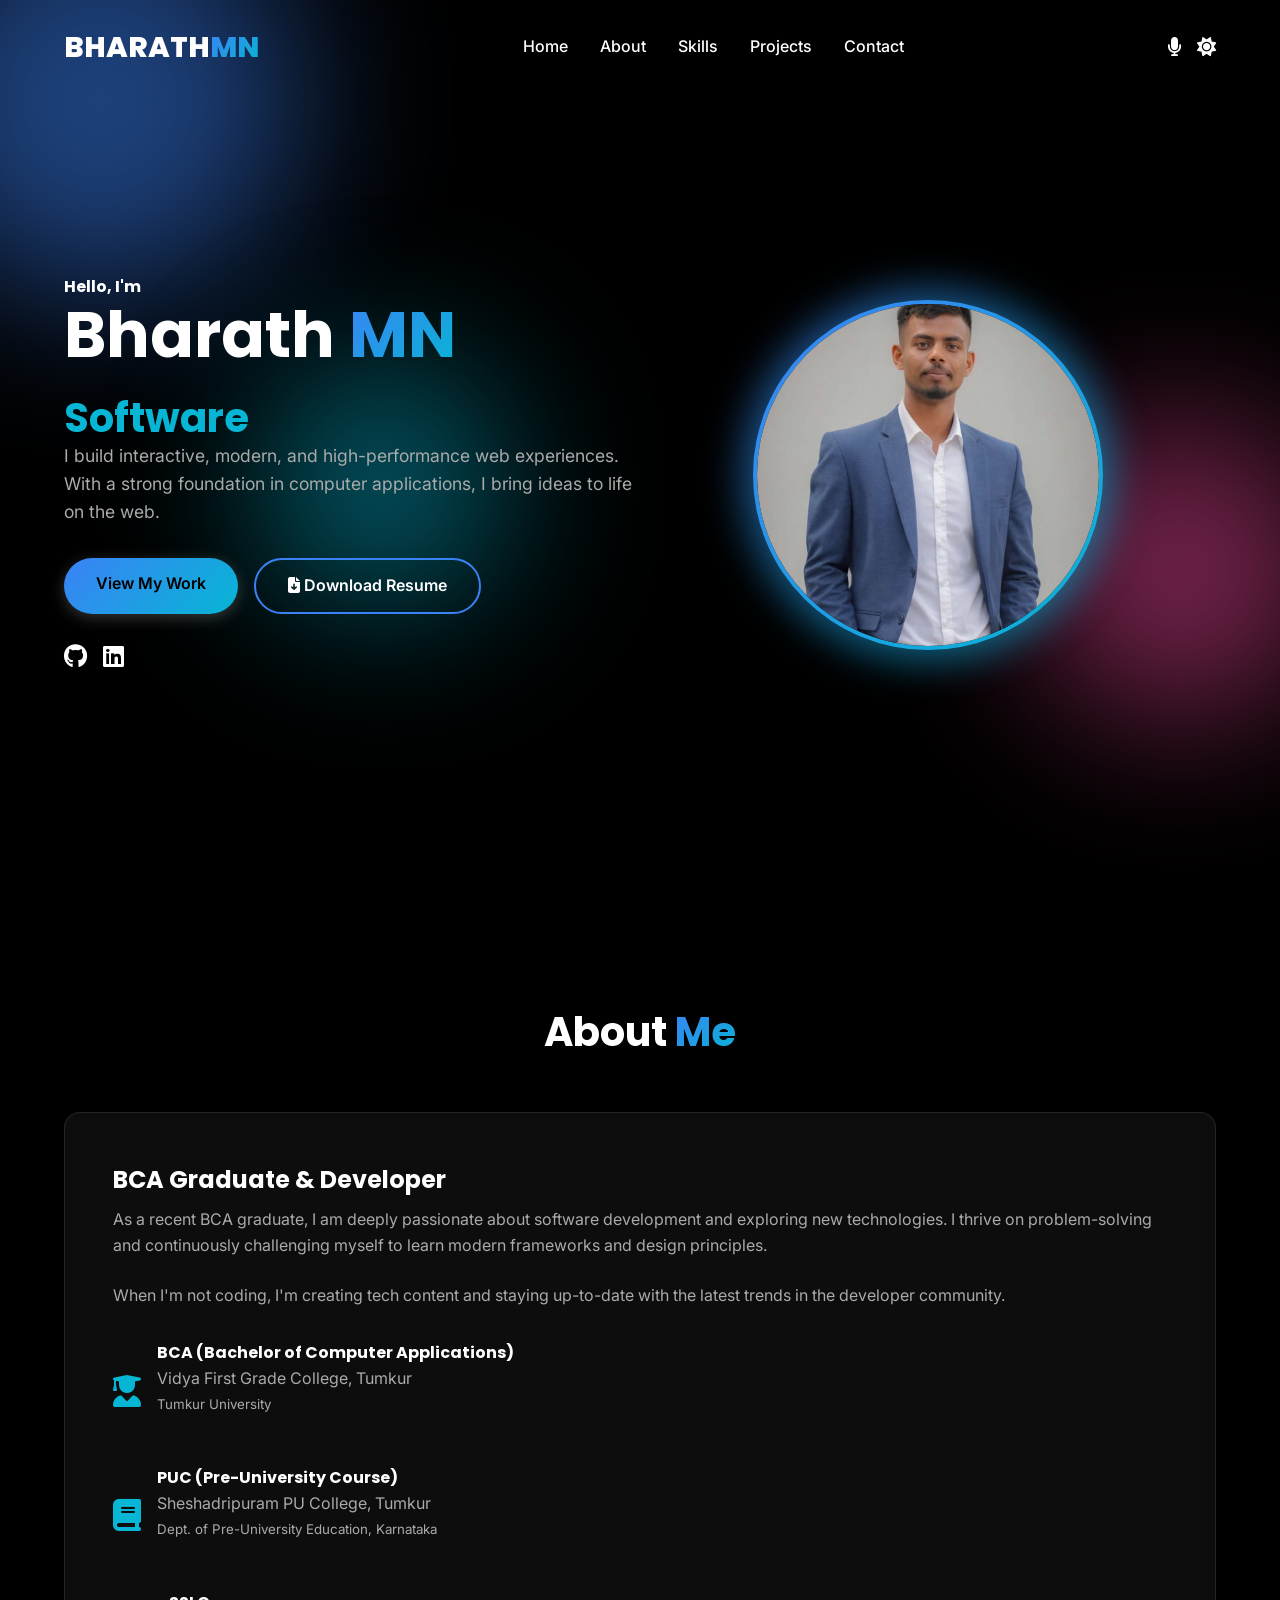
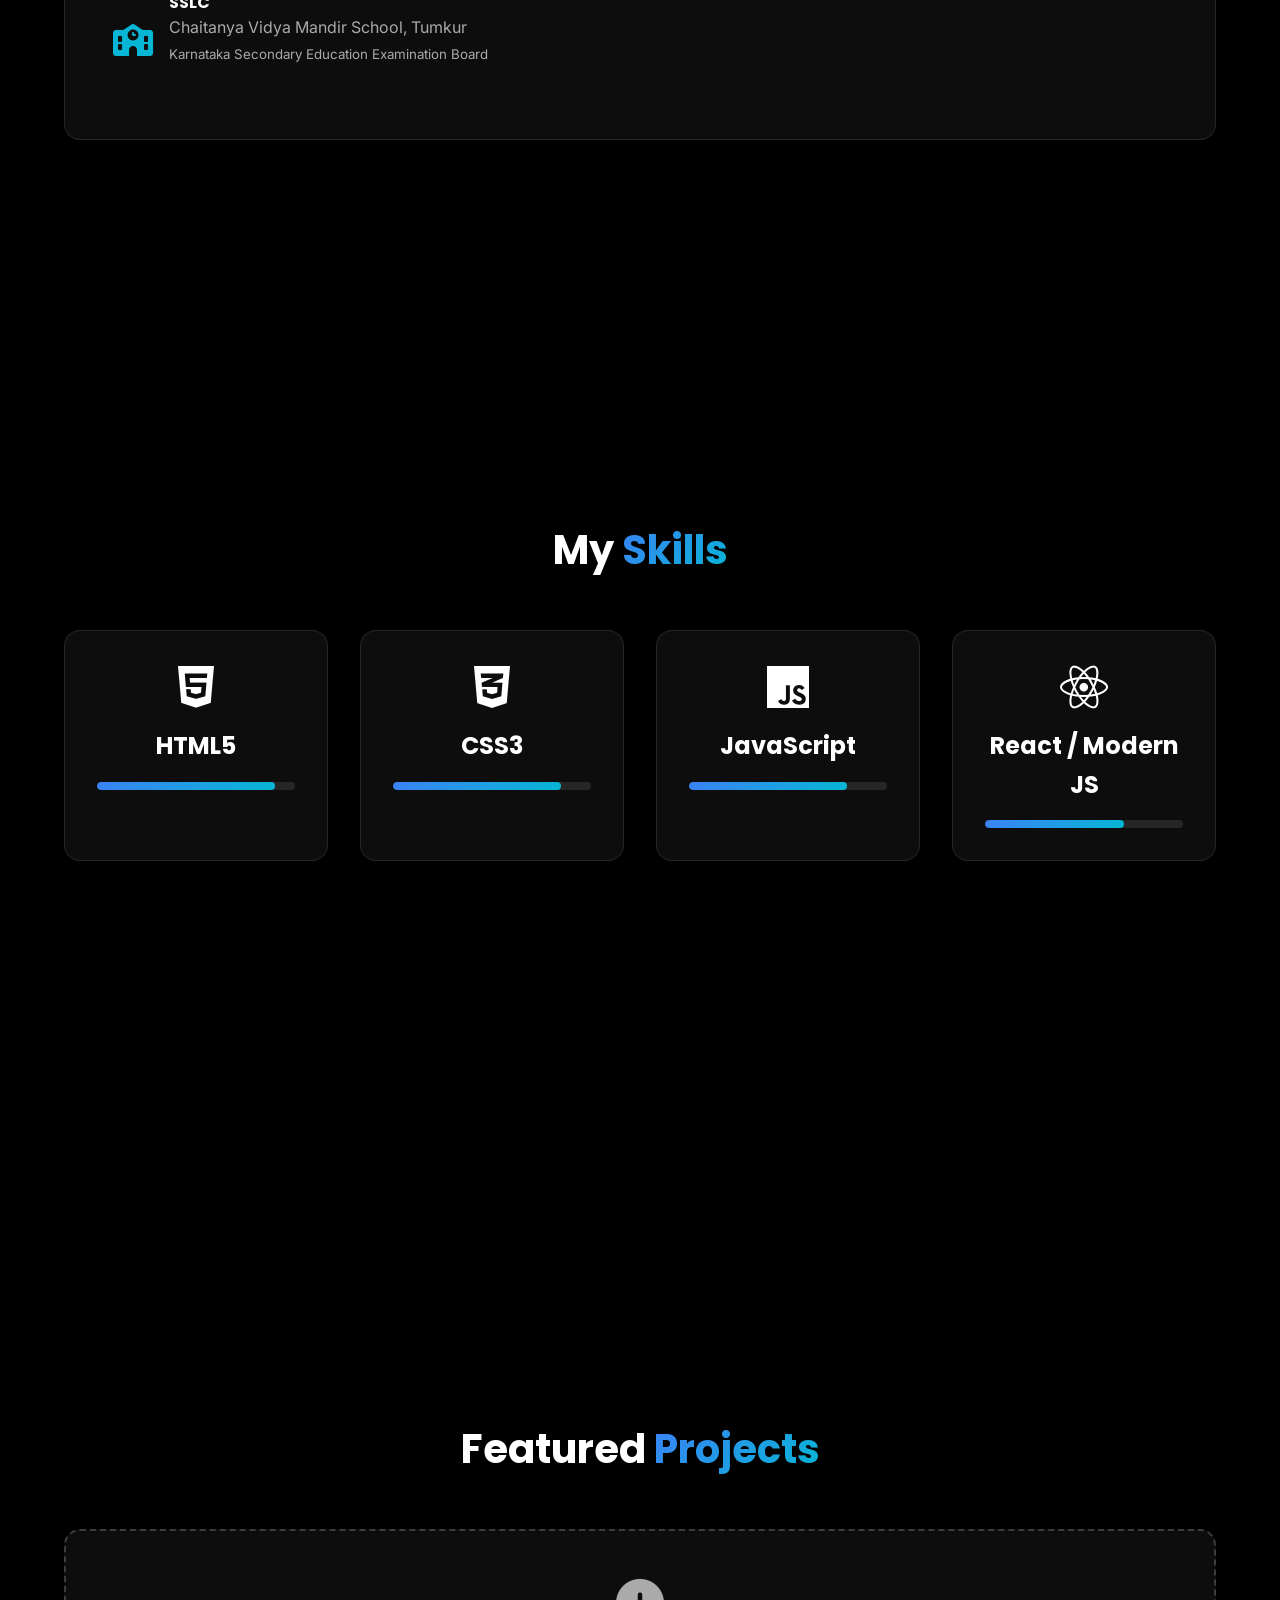
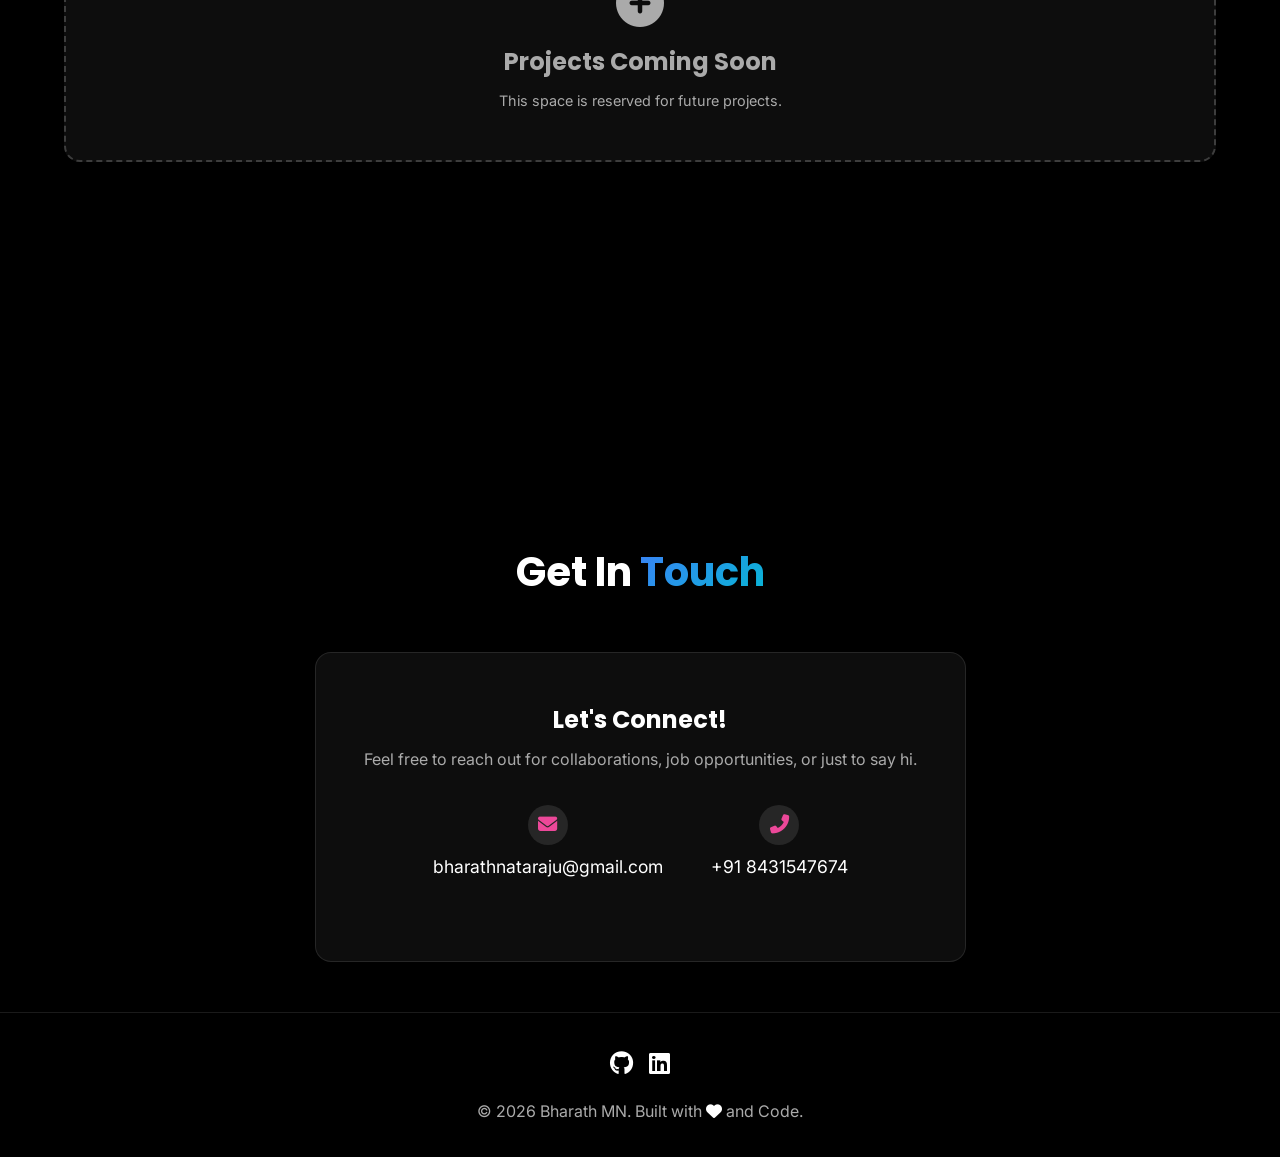
==== index.html @ 6382fd5d "Add files via upload" ====
<!DOCTYPE html>
<html lang="en">

<head>
    <meta charset="UTF-8">
    <meta name="viewport" content="width=device-width, initial-scale=1.0">
    <title>Bharath MN | Portfolio</title>
    <link rel="stylesheet" href="styles.css">
    <!-- Google Fonts: Poppins & Inter -->
    <link rel="preconnect" href="https://fonts.googleapis.com">
    <link rel="preconnect" href="https://fonts.gstatic.com" crossorigin>
    <link
        href="https://fonts.googleapis.com/css2?family=Inter:wght@300;400;500;600&family=Poppins:wght@400;600;700;800&display=swap"
        rel="stylesheet">
    <!-- FontAwesome Icons -->
    <link rel="stylesheet" href="https://cdnjs.cloudflare.com/ajax/libs/font-awesome/6.4.0/css/all.min.css">
</head>

<body>
    <!-- Background Animation Elements -->
    <div class="bg-shape shape-1"></div>
    <div class="bg-shape shape-2"></div>
    <div class="bg-shape shape-3"></div>

    <!-- Navigation -->
    <nav class="navbar">
        <div class="logo">BHARATH<span>MN</span></div>
        <ul class="nav-links">
            <li><a href="#home">Home</a></li>
            <li><a href="#about">About</a></li>
            <li><a href="#skills">Skills</a></li>
            <li><a href="#projects">Projects</a></li>
            <li><a href="#contact">Contact</a></li>
        </ul>
        <div class="nav-controls" style="display: flex; align-items: center; gap: 1rem;">
            <div class="voice-toggle" id="voice-toggle" style="cursor: pointer; font-size: 1.2rem; transition: all 0.3s;" title="Voice Commands">
                <i class="fas fa-microphone"></i>
            </div>
            <div class="theme-toggle" id="theme-toggle" style="cursor: pointer; font-size: 1.2rem; transition: all 0.3s;" title="Toggle Theme">
                <i class="fas fa-sun"></i>
            </div>
            <div class="hamburger">
                <i class="fas fa-bars"></i>
            </div>
        </div>
    </nav>

    <!-- Hero Section -->
    <section id="home" class="hero">
        <div class="hero-content reveal">
            <h4>Hello, I'm</h4>
            <h1>Bharath <span>MN</span></h1>
            <h2 class="typing-text">Software Developer & Tech Enthusiast</h2>
            <p>I build interactive, modern, and high-performance web experiences. With a strong foundation in computer
                applications, I bring ideas to life on the web.</p>
            <div class="hero-buttons">
                <a href="#projects" class="btn btn-primary">View My Work</a>
                <a href="Bharath_MN_Resume_Updated (1).pdf" class="btn btn-secondary" target="_blank">
                    <i class="fas fa-file-download"></i> Download Resume
                </a>
            </div>
            <div class="social-links" style="margin-top: 1.5rem;">
                <a href="https://github.com/bharathnataraju-ship-it" target="_blank" aria-label="GitHub"><i class="fab fa-github"></i></a>
                <a href="https://www.linkedin.com/in/bharath-m-n-846318335" target="_blank" aria-label="LinkedIn"><i class="fab fa-linkedin"></i></a>
            </div>
        </div>
        <div class="hero-image reveal fade-right">
            <div class="img-container">
                <img src="72743.jpg.jpeg" alt="Bharath MN Portrait">
                <div class="img-glow"></div>
            </div>
        </div>
    </section>

    <!-- About Section -->
    <section id="about" class="about">
        <h2 class="section-title reveal">About <span>Me</span></h2>
        <div class="about-container reveal fade-up">
            <div class="about-text">
                <h3>BCA Graduate & Developer</h3>
                <p>As a recent BCA graduate, I am deeply passionate about software development and exploring new
                    technologies. I thrive on problem-solving and continuously challenging myself to learn modern
                    frameworks and design principles.</p>
                <p>When I'm not coding, I'm creating tech content and staying up-to-date with the latest trends in the
                    developer community.</p>

                <div class="info-grid" style="grid-template-columns: 1fr;">
                    <div class="info-item">
                        <i class="fas fa-user-graduate"></i>
                        <div>
                            <h4>BCA (Bachelor of Computer Applications)</h4>
                            <p>Vidya First Grade College, Tumkur<br><small style="color: var(--text-secondary);">Tumkur University</small></p>
                        </div>
                    </div>
                    <div class="info-item">
                        <i class="fas fa-book"></i>
                        <div>
                            <h4>PUC (Pre-University Course)</h4>
                            <p>Sheshadripuram PU College, Tumkur<br><small style="color: var(--text-secondary);">Dept. of Pre-University Education, Karnataka</small></p>
                        </div>
                    </div>
                    <div class="info-item">
                        <i class="fas fa-school"></i>
                        <div>
                            <h4>SSLC</h4>
                            <p>Chaitanya Vidya Mandir School, Tumkur<br><small style="color: var(--text-secondary);">Karnataka Secondary Education Examination Board</small></p>
                        </div>
                    </div>
                </div>
            </div>
        </div>
    </section>

    <!-- Skills Section -->
    <section id="skills" class="skills">
        <h2 class="section-title reveal">My <span>Skills</span></h2>
        <div class="skills-container">
            <div class="skill-card reveal fade-up" style="transition-delay: 0.1s;">
                <i class="fab fa-html5 skill-icon" style="color: #ffffff;"></i>
                <h3>HTML5</h3>
                <div class="progress-bar">
                    <div class="progress" style="width: 90%;"></div>
                </div>
            </div>
            <div class="skill-card reveal fade-up" style="transition-delay: 0.2s;">
                <i class="fab fa-css3-alt skill-icon" style="color: #ffffff;"></i>
                <h3>CSS3</h3>
                <div class="progress-bar">
                    <div class="progress" style="width: 85%;"></div>
                </div>
            </div>
            <div class="skill-card reveal fade-up" style="transition-delay: 0.3s;">
                <i class="fab fa-js skill-icon" style="color: #ffffff;"></i>
                <h3>JavaScript</h3>
                <div class="progress-bar">
                    <div class="progress" style="width: 80%;"></div>
                </div>
            </div>
            <div class="skill-card reveal fade-up" style="transition-delay: 0.4s;">
                <i class="fab fa-react skill-icon" style="color: #ffffff;"></i>
                <h3>React / Modern JS</h3>
                <div class="progress-bar">
                    <div class="progress" style="width: 70%;"></div>
                </div>
            </div>
        </div>
    </section>

    <!-- Projects Section -->
    <section id="projects" class="projects">
        <h2 class="section-title reveal">Featured <span>Projects</span></h2>
        <div class="projects-grid">
            <!-- Empty Project Template -->
            <div class="project-card reveal fade-up" style="transition-delay: 0.1s; display: flex; flex-direction: column; align-items: center; justify-content: center; padding: 3rem; text-align: center; border: 2px dashed rgba(255, 255, 255, 0.2);">
                <i class="fas fa-plus-circle" style="font-size: 3rem; color: var(--text-secondary); margin-bottom: 1rem;"></i>
                <h3 style="color: var(--text-secondary);">Projects Coming Soon</h3>
                <p style="color: var(--text-secondary); font-size: 0.9rem;">This space is reserved for future projects.</p>
            </div>
        </div>
    </section>

    <!-- Contact Section -->
    <section id="contact" class="contact" style="min-height: auto; padding-bottom: 50px;">
        <h2 class="section-title reveal">Get In <span>Touch</span></h2>
        <div class="contact-container reveal fade-up" style="display: flex; justify-content: center; max-width: 800px; margin: 0 auto; grid-template-columns: 1fr;">
            <div class="contact-info" style="text-align: center;">
                <h3>Let's Connect!</h3>
                <p>Feel free to reach out for collaborations, job opportunities, or just to say hi.</p>
                <div class="contact-methods" style="flex-direction: row; justify-content: center; gap: 3rem; flex-wrap: wrap;">
                    <div class="method" style="flex-direction: column; gap: 0.5rem;">
                        <i class="fas fa-envelope"></i>
                        <a href="mailto:bharathnataraju@gmail.com" style="color: var(--text-primary); text-decoration: none; font-size: 1.1rem; transition: var(--transition);">bharathnataraju@gmail.com</a>
                    </div>
                    <div class="method" style="flex-direction: column; gap: 0.5rem;">
                        <i class="fas fa-phone-alt"></i>
                        <a href="tel:+918431547674" style="color: var(--text-primary); text-decoration: none; font-size: 1.1rem; transition: var(--transition);">+91 8431547674</a>
                    </div>
                </div>
            </div>
        </div>
    </section>

    <footer>
        <div class="social-links" style="justify-content: center; margin-bottom: 1rem;">
            <a href="https://github.com/bharathnataraju-ship-it" target="_blank" aria-label="GitHub"><i class="fab fa-github"></i></a>
            <a href="https://www.linkedin.com/in/bharath-m-n-846318335" target="_blank" aria-label="LinkedIn"><i class="fab fa-linkedin"></i></a>
        </div>
        <p>&copy; 2026 Bharath MN. Built with <i class="fas fa-heart" style="color: #ffffff;"></i> and Code.</p>
    </footer>

    <script src="script.js"></script>
</body>

</html>
---- styles.css ----
:root {
    /* Core Colors (Dark Mode Default) */
    --bg-dark: #000000;
    --bg-card: rgba(255, 255, 255, 0.05);
    --text-primary: #ffffff;
    --text-secondary: #aaaaaa;
    --bg-nav: rgba(0, 0, 0, 0.8);
    
    /* Vibrant Accents */
    --accent-1: #3b82f6; /* Blue */
    --accent-2: #ec4899; /* Pink */
    --accent-3: #06b6d4; /* Cyan */
    
    /* --gradient-primary: linear-gradient(135deg, var(--accent-1), var(--accent-3));
    --gradient-glow: linear-gradient(135deg, var(--accent-1), var(--accent-2)); */
    --gradient-primary: linear-gradient(135deg, var(--accent-1), var(--accent-3));
    --gradient-glow: linear-gradient(135deg, var(--accent-1), var(--accent-2));
    
    /* Typography */
    --font-heading: 'Poppins', sans-serif;
    --font-body: 'Inter', sans-serif;
    
    /* UI Variables */
    --border-radius: 16px;
    --glass-border: 1px solid rgba(255, 255, 255, 0.1);
    --glass-shadow: 0 8px 32px 0 rgba(0, 0, 0, 0.37);
    --transition: all 0.3s cubic-bezier(0.25, 0.8, 0.25, 1);
}

* {
    margin: 0;
    padding: 0;
    box-sizing: border-box;
}

html {
    scroll-behavior: smooth;
}

body {
    background-color: var(--bg-dark);
    color: var(--text-primary);
    font-family: var(--font-body);
    line-height: 1.6;
    overflow-x: hidden;
    position: relative;
}

/* Background Animated Shapes */
.bg-shape {
    position: fixed;
    border-radius: 50%;
    filter: blur(80px);
    z-index: -1;
    animation: float 15s infinite alternate;
    opacity: 0.5;
}

.shape-1 {
    width: 400px;
    height: 400px;
    background: var(--accent-1);
    top: -100px;
    left: -100px;
}

.shape-2 {
    width: 300px;
    height: 300px;
    background: var(--accent-2);
    bottom: 20%;
    right: -50px;
    animation-delay: -5s;
}

.shape-3 {
    width: 250px;
    height: 250px;
    background: var(--accent-3);
    top: 40%;
    left: 20%;
    animation-delay: -10s;
}

@keyframes float {
    0% { transform: translate(0, 0) scale(1); }
    100% { transform: translate(50px, 50px) scale(1.2); }
}

/* Typography */
h1, h2, h3, h4 {
    font-family: var(--font-heading);
    font-weight: 700;
}

h1 { font-size: 4rem; line-height: 1.1; margin-bottom: 1rem; }
h2 { font-size: 2.5rem; margin-bottom: 1.5rem; }
h3 { font-size: 1.5rem; margin-bottom: 0.5rem; }

span {
    background: var(--gradient-primary);
    -webkit-background-clip: text;
    -webkit-text-fill-color: transparent;
}

/* Navigation */
.navbar {
    position: fixed;
    top: 0;
    width: 100%;
    display: flex;
    justify-content: space-between;
    align-items: center;
    padding: 1.5rem 5%;
    z-index: 1000;
    transition: var(--transition);
}

.navbar.scrolled {
    background: var(--bg-nav);
    backdrop-filter: blur(10px);
    border-bottom: var(--glass-border);
    padding: 1rem 5%;
}

.logo {
    font-family: var(--font-heading);
    font-size: 1.8rem;
    font-weight: 800;
    color: var(--text-primary);
}

.nav-links {
    display: flex;
    list-style: none;
    gap: 2rem;
}

.nav-links a {
    color: var(--text-primary);
    text-decoration: none;
    font-weight: 500;
    transition: var(--transition);
    position: relative;
}

.nav-links a::after {
    content: '';
    position: absolute;
    bottom: -5px;
    left: 0;
    width: 0;
    height: 2px;
    background: var(--gradient-primary);
    transition: var(--transition);
}

.nav-links a:hover::after {
    width: 100%;
}

.hamburger {
    display: none;
    font-size: 1.5rem;
    cursor: pointer;
}

/* Common Layout */
section {
    padding: 100px 5%;
    min-height: 100vh;
    display: flex;
    flex-direction: column;
    justify-content: center;
}

.section-title {
    text-align: center;
    margin-bottom: 3rem;
}

/* Buttons */
.btn {
    display: inline-block;
    padding: 0.8rem 2rem;
    border-radius: 30px;
    text-decoration: none;
    font-weight: 600;
    transition: var(--transition);
    cursor: pointer;
    border: none;
}

.btn-primary {
    background: var(--gradient-primary);
    color: #000000;
    box-shadow: 0 4px 15px rgba(255, 255, 255, 0.2);
}

.btn-primary:hover {
    transform: translateY(-3px);
    box-shadow: 0 8px 25px rgba(255, 255, 255, 0.4);
}

.btn-secondary {
    background: transparent;
    color: var(--text-primary);
    border: 2px solid var(--accent-1);
}

.btn-secondary:hover {
    background: rgba(255, 255, 255, 0.1);
    transform: translateY(-3px);
}

.btn-small {
    padding: 0.5rem 1.2rem;
    font-size: 0.9rem;
}

/* Hero Section */
.hero {
    display: flex;
    flex-direction: row;
    align-items: center;
    justify-content: space-between;
    padding-top: 150px;
}

.hero-content {
    flex: 1;
    max-width: 600px;
}

.hero-content p {
    color: var(--text-secondary);
    margin-bottom: 2rem;
    font-size: 1.1rem;
}

.hero-buttons {
    display: flex;
    gap: 1rem;
}

.typing-text {
    height: 40px; /* Prevent layout shift */
    margin-bottom: 1rem;
    color: var(--accent-3);
}

.hero-image {
    flex: 1;
    display: flex;
    justify-content: center;
    align-items: center;
}

.img-container {
    position: relative;
    width: 350px;
    height: 350px;
    border-radius: 50%;
    z-index: 1;
}

.img-container img {
    width: 100%;
    height: 100%;
    object-fit: cover;
    border-radius: 50%;
    border: 4px solid transparent;
    background: linear-gradient(var(--bg-dark), var(--bg-dark)) padding-box, var(--gradient-primary) border-box;
    z-index: 2;
    position: relative;
}

.img-glow {
    position: absolute;
    top: -10px;
    left: -10px;
    right: -10px;
    bottom: -10px;
    background: var(--gradient-primary);
    border-radius: 50%;
    z-index: 0;
    filter: blur(20px);
    opacity: 0.6;
    animation: pulseGlow 3s infinite alternate;
}

@keyframes pulseGlow {
    0% { transform: scale(0.95); opacity: 0.5; }
    100% { transform: scale(1.05); opacity: 0.8; }
}

/* About Section */
.about-container {
    background: var(--bg-card);
    backdrop-filter: blur(10px);
    border: var(--glass-border);
    border-radius: var(--border-radius);
    padding: 3rem;
    box-shadow: var(--glass-shadow);
}

.about-text p {
    color: var(--text-secondary);
    margin-bottom: 1.5rem;
}

.info-grid {
    display: grid;
    grid-template-columns: 1fr 1fr;
    gap: 1.5rem;
    margin-top: 2rem;
}

.info-item {
    display: flex;
    align-items: center;
    gap: 1rem;
}

.info-item i {
    font-size: 2rem;
    color: var(--accent-3);
}

/* Skills Section */
.skills-container {
    display: grid;
    grid-template-columns: repeat(auto-fit, minmax(250px, 1fr));
    gap: 2rem;
}

.skill-card {
    background: var(--bg-card);
    backdrop-filter: blur(10px);
    border: var(--glass-border);
    border-radius: var(--border-radius);
    padding: 2rem;
    text-align: center;
    transition: var(--transition);
}

.skill-card:hover {
    transform: translateY(-10px);
    box-shadow: 0 10px 30px rgba(255, 255, 255, 0.1);
}

.skill-icon {
    font-size: 3rem;
    margin-bottom: 1rem;
}

.progress-bar {
    width: 100%;
    height: 8px;
    background: rgba(255, 255, 255, 0.1);
    border-radius: 4px;
    margin-top: 1rem;
    overflow: hidden;
}

.progress {
    height: 100%;
    background: var(--gradient-primary);
    border-radius: 4px;
    transform: translateX(-100%);
    transition: transform 1.5s cubic-bezier(0.25, 0.8, 0.25, 1);
}

.skill-card.visible .progress {
    transform: translateX(0);
}

/* Projects Section */
.projects-grid {
    display: grid;
    grid-template-columns: repeat(auto-fit, minmax(300px, 1fr));
    gap: 2rem;
}

.project-card {
    background: var(--bg-card);
    backdrop-filter: blur(10px);
    border: var(--glass-border);
    border-radius: var(--border-radius);
    overflow: hidden;
    transition: var(--transition);
}

.project-card:hover {
    transform: translateY(-10px);
    box-shadow: var(--glass-shadow);
}

.placeholder-img {
    height: 200px;
    background: linear-gradient(45deg, #111111, #333333);
    display: flex;
    flex-direction: column;
    justify-content: center;
    align-items: center;
    color: white;
    font-size: 3rem;
}

.placeholder-img span {
    font-size: 1rem;
    margin-top: 0.5rem;
    color: rgba(255, 255, 255, 0.8);
    background: none;
    -webkit-text-fill-color: rgba(255,255,255,0.8);
}

.project-info {
    padding: 1.5rem;
}

.project-info p {
    color: var(--text-secondary);
    margin-bottom: 1rem;
    font-size: 0.9rem;
}

.tech-tags {
    display: flex;
    gap: 0.5rem;
    margin-bottom: 1.5rem;
    flex-wrap: wrap;
}

.tech-tags span {
    background: rgba(255, 255, 255, 0.2);
    color: var(--accent-1);
    padding: 0.3rem 0.8rem;
    border-radius: 20px;
    font-size: 0.8rem;
    -webkit-text-fill-color: var(--accent-1);
}

/* Contact Section */
.contact-container {
    display: grid;
    grid-template-columns: 1fr 1fr;
    gap: 3rem;
    background: var(--bg-card);
    backdrop-filter: blur(10px);
    border: var(--glass-border);
    border-radius: var(--border-radius);
    padding: 3rem;
}

.contact-info p {
    color: var(--text-secondary);
    margin-bottom: 2rem;
}

.contact-methods {
    display: flex;
    flex-direction: column;
    gap: 1.5rem;
    margin-bottom: 2rem;
}

.method {
    display: flex;
    align-items: center;
    gap: 1rem;
}

.method i {
    font-size: 1.2rem;
    color: var(--accent-2);
    width: 40px;
    height: 40px;
    background: rgba(255, 255, 255, 0.1);
    display: flex;
    justify-content: center;
    align-items: center;
    border-radius: 50%;
}

.social-links {
    display: flex;
    gap: 1rem;
}

.social-links a {
    color: var(--text-primary);
    font-size: 1.5rem;
    transition: var(--transition);
}

.social-links a:hover {
    color: var(--accent-3);
    transform: translateY(-3px);
}

.contact-form {
    display: flex;
    flex-direction: column;
    gap: 1.5rem;
}

.input-group input,
.input-group textarea {
    width: 100%;
    padding: 1rem;
    background: rgba(255, 255, 255, 0.05);
    border: 1px solid rgba(255, 255, 255, 0.1);
    border-radius: 8px;
    color: var(--text-primary);
    font-family: var(--font-body);
    transition: var(--transition);
}

.input-group input:focus,
.input-group textarea:focus {
    outline: none;
    border-color: var(--accent-1);
    background: rgba(255, 255, 255, 0.1);
}

footer {
    text-align: center;
    padding: 2rem;
    border-top: var(--glass-border);
    color: var(--text-secondary);
}

/* Scroll Animations */
.reveal {
    opacity: 0;
    transform: translateY(30px);
    transition: all 0.8s cubic-bezier(0.5, 0, 0, 1);
}

.reveal.active {
    opacity: 1;
    transform: translateY(0);
}

.fade-right {
    transform: translateX(50px);
}

.fade-right.active {
    transform: translateX(0);
}

/* Responsive Design */
@media (max-width: 992px) {
    .hero {
        flex-direction: column-reverse;
        text-align: center;
        padding-top: 120px;
    }
    
    .hero-buttons {
        justify-content: center;
    }
    
    .contact-container {
        grid-template-columns: 1fr;
    }
}

@media (max-width: 768px) {
    h1 { font-size: 3rem; }
    
    .nav-links {
        position: fixed;
        right: -100%;
        top: 70px;
        flex-direction: column;
        background: rgba(0, 0, 0, 0.95);
        backdrop-filter: blur(10px);
        width: 100%;
        text-align: center;
        padding: 2rem 0;
        transition: 0.3s;
        border-bottom: var(--glass-border);
    }
    
    .nav-links.active {
        right: 0;
    }
    
    .hamburger {
        display: block;
    }
    
    .info-grid {
        grid-template-columns: 1fr;
    }
    
    .img-container {
        width: 250px;
        height: 250px;
        margin-bottom: 2rem;
    }
}

/* Voice Command Button */
.voice-toggle:hover {
    color: var(--accent-1);
    transform: translateY(-2px);
}

.voice-toggle.listening {
    color: var(--accent-2);
    animation: pulseListen 1.5s infinite;
}

@keyframes pulseListen {
    0% { transform: scale(1); filter: drop-shadow(0 0 5px var(--accent-2)); }
    50% { transform: scale(1.2); filter: drop-shadow(0 0 15px var(--accent-2)); }
    100% { transform: scale(1); filter: drop-shadow(0 0 5px var(--accent-2)); }
}

/* Light Mode Theme */
body.light-mode {
    --bg-dark: #f8fafc;
    --bg-card: #ffffff;
    --text-primary: #0f172a;
    --text-secondary: #475569;
    --bg-nav: rgba(255, 255, 255, 0.9);
    
    --accent-1: #2563eb;
    --accent-2: #db2777;
    --accent-3: #0891b2;
    
    --glass-border: 1px solid rgba(0, 0, 0, 0.1);
    --glass-shadow: 0 8px 32px 0 rgba(0, 0, 0, 0.1);
}

body.light-mode .progress-bar {
    background: rgba(0, 0, 0, 0.1);
}

body.light-mode .placeholder-img {
    background: linear-gradient(45deg, #e2e8f0, #cbd5e1);
    color: #0f172a;
}

body.light-mode .placeholder-img span {
    -webkit-text-fill-color: #0f172a;
}

body.light-mode .btn-primary {
    color: #ffffff;
}

body.light-mode .input-group input,
body.light-mode .input-group textarea {
    background: rgba(0, 0, 0, 0.03);
    border: 1px solid rgba(0, 0, 0, 0.1);
    color: var(--text-primary);
}
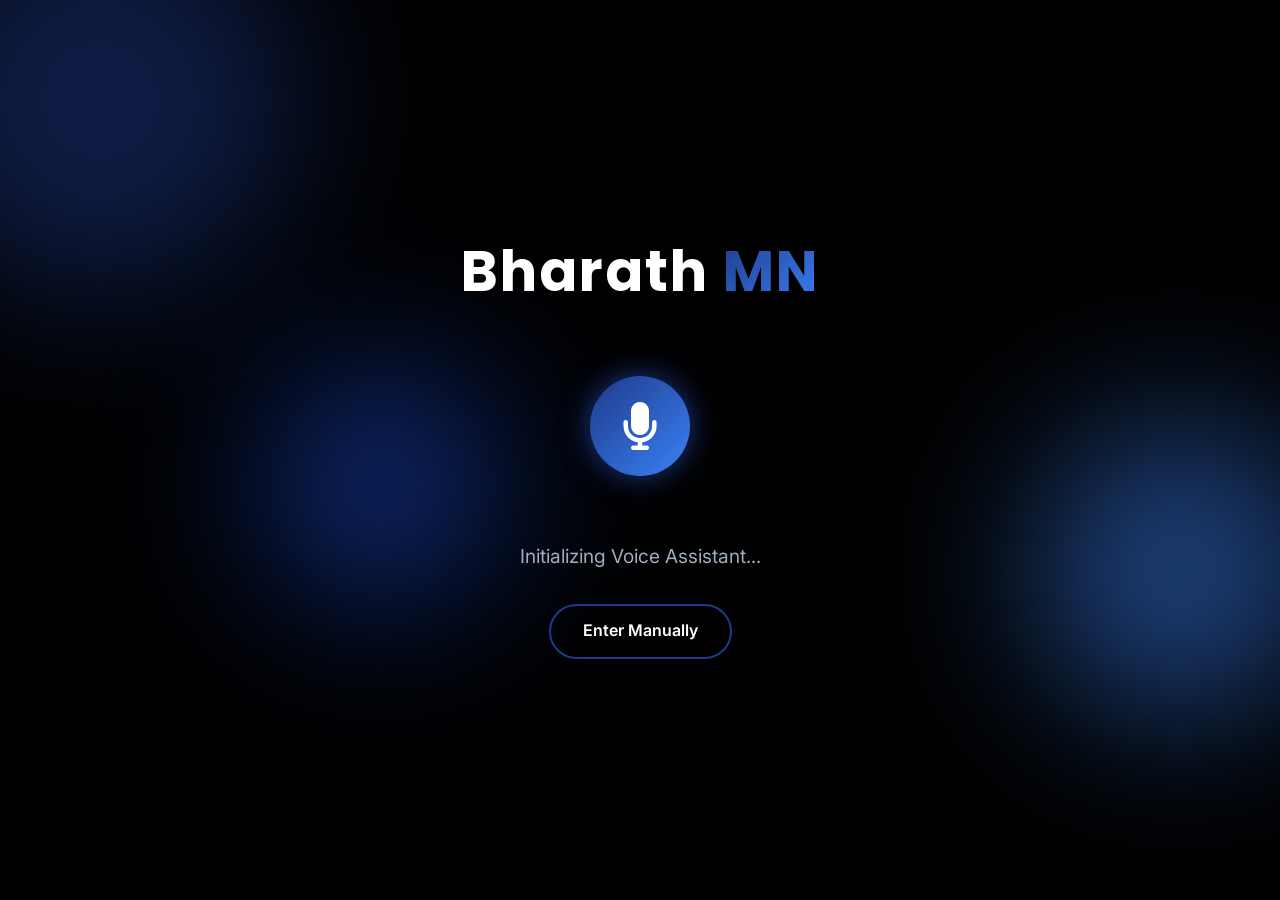
==== commit 4a56db42: "Add files via upload" ====
--- a/index.html
+++ b/index.html
@@ -1,194 +1,36 @@
 <!DOCTYPE html>
 <html lang="en">
-
 <head>
     <meta charset="UTF-8">
     <meta name="viewport" content="width=device-width, initial-scale=1.0">
-    <title>Bharath MN | Portfolio</title>
+    <title>Voice Assistant | Bharath MN</title>
     <link rel="stylesheet" href="styles.css">
-    <!-- Google Fonts: Poppins & Inter -->
     <link rel="preconnect" href="https://fonts.googleapis.com">
     <link rel="preconnect" href="https://fonts.gstatic.com" crossorigin>
-    <link
-        href="https://fonts.googleapis.com/css2?family=Inter:wght@300;400;500;600&family=Poppins:wght@400;600;700;800&display=swap"
-        rel="stylesheet">
-    <!-- FontAwesome Icons -->
+    <link href="https://fonts.googleapis.com/css2?family=Inter:wght@300;400;500;600&family=Poppins:wght@400;600;700;800&display=swap" rel="stylesheet">
     <link rel="stylesheet" href="https://cdnjs.cloudflare.com/ajax/libs/font-awesome/6.4.0/css/all.min.css">
 </head>
-
-<body>
-    <!-- Background Animation Elements -->
+<body class="intro-page">
+    <!-- Background Animation Elements from original -->
     <div class="bg-shape shape-1"></div>
     <div class="bg-shape shape-2"></div>
     <div class="bg-shape shape-3"></div>
 
-    <!-- Navigation -->
-    <nav class="navbar">
-        <div class="logo">BHARATH<span>MN</span></div>
-        <ul class="nav-links">
-            <li><a href="#home">Home</a></li>
-            <li><a href="#about">About</a></li>
-            <li><a href="#skills">Skills</a></li>
-            <li><a href="#projects">Projects</a></li>
-            <li><a href="#contact">Contact</a></li>
-        </ul>
-        <div class="nav-controls" style="display: flex; align-items: center; gap: 1rem;">
-            <div class="voice-toggle" id="voice-toggle" style="cursor: pointer; font-size: 1.2rem; transition: all 0.3s;" title="Voice Commands">
-                <i class="fas fa-microphone"></i>
-            </div>
-            <div class="theme-toggle" id="theme-toggle" style="cursor: pointer; font-size: 1.2rem; transition: all 0.3s;" title="Toggle Theme">
-                <i class="fas fa-sun"></i>
-            </div>
-            <div class="hamburger">
-                <i class="fas fa-bars"></i>
-            </div>
+    <div class="intro-container">
+        <h1 class="intro-title">Bharath <span>MN</span></h1>
+        
+        <div class="voice-orb" id="voice-orb">
+            <div class="orb-core"></div>
+            <div class="orb-ring ring-1"></div>
+            <div class="orb-ring ring-2"></div>
+            <div class="orb-ring ring-3"></div>
+            <i class="fas fa-microphone"></i>
         </div>
-    </nav>
-
-    <!-- Hero Section -->
-    <section id="home" class="hero">
-        <div class="hero-content reveal">
-            <h4>Hello, I'm</h4>
-            <h1>Bharath <span>MN</span></h1>
-            <h2 class="typing-text">Software Developer & Tech Enthusiast</h2>
-            <p>I build interactive, modern, and high-performance web experiences. With a strong foundation in computer
-                applications, I bring ideas to life on the web.</p>
-            <div class="hero-buttons">
-                <a href="#projects" class="btn btn-primary">View My Work</a>
-                <a href="Bharath_MN_Resume_Updated (1).pdf" class="btn btn-secondary" target="_blank">
-                    <i class="fas fa-file-download"></i> Download Resume
-                </a>
-            </div>
-            <div class="social-links" style="margin-top: 1.5rem;">
-                <a href="https://github.com/bharathnataraju-ship-it" target="_blank" aria-label="GitHub"><i class="fab fa-github"></i></a>
-                <a href="https://www.linkedin.com/in/bharath-m-n-846318335" target="_blank" aria-label="LinkedIn"><i class="fab fa-linkedin"></i></a>
-            </div>
-        </div>
-        <div class="hero-image reveal fade-right">
-            <div class="img-container">
-                <img src="72743.jpg.jpeg" alt="Bharath MN Portrait">
-                <div class="img-glow"></div>
-            </div>
-        </div>
-    </section>
-
-    <!-- About Section -->
-    <section id="about" class="about">
-        <h2 class="section-title reveal">About <span>Me</span></h2>
-        <div class="about-container reveal fade-up">
-            <div class="about-text">
-                <h3>BCA Graduate & Developer</h3>
-                <p>As a recent BCA graduate, I am deeply passionate about software development and exploring new
-                    technologies. I thrive on problem-solving and continuously challenging myself to learn modern
-                    frameworks and design principles.</p>
-                <p>When I'm not coding, I'm creating tech content and staying up-to-date with the latest trends in the
-                    developer community.</p>
-
-                <div class="info-grid" style="grid-template-columns: 1fr;">
-                    <div class="info-item">
-                        <i class="fas fa-user-graduate"></i>
-                        <div>
-                            <h4>BCA (Bachelor of Computer Applications)</h4>
-                            <p>Vidya First Grade College, Tumkur<br><small style="color: var(--text-secondary);">Tumkur University</small></p>
-                        </div>
-                    </div>
-                    <div class="info-item">
-                        <i class="fas fa-book"></i>
-                        <div>
-                            <h4>PUC (Pre-University Course)</h4>
-                            <p>Sheshadripuram PU College, Tumkur<br><small style="color: var(--text-secondary);">Dept. of Pre-University Education, Karnataka</small></p>
-                        </div>
-                    </div>
-                    <div class="info-item">
-                        <i class="fas fa-school"></i>
-                        <div>
-                            <h4>SSLC</h4>
-                            <p>Chaitanya Vidya Mandir School, Tumkur<br><small style="color: var(--text-secondary);">Karnataka Secondary Education Examination Board</small></p>
-                        </div>
-                    </div>
-                </div>
-            </div>
-        </div>
-    </section>
-
-    <!-- Skills Section -->
-    <section id="skills" class="skills">
-        <h2 class="section-title reveal">My <span>Skills</span></h2>
-        <div class="skills-container">
-            <div class="skill-card reveal fade-up" style="transition-delay: 0.1s;">
-                <i class="fab fa-html5 skill-icon" style="color: #ffffff;"></i>
-                <h3>HTML5</h3>
-                <div class="progress-bar">
-                    <div class="progress" style="width: 90%;"></div>
-                </div>
-            </div>
-            <div class="skill-card reveal fade-up" style="transition-delay: 0.2s;">
-                <i class="fab fa-css3-alt skill-icon" style="color: #ffffff;"></i>
-                <h3>CSS3</h3>
-                <div class="progress-bar">
-                    <div class="progress" style="width: 85%;"></div>
-                </div>
-            </div>
-            <div class="skill-card reveal fade-up" style="transition-delay: 0.3s;">
-                <i class="fab fa-js skill-icon" style="color: #ffffff;"></i>
-                <h3>JavaScript</h3>
-                <div class="progress-bar">
-                    <div class="progress" style="width: 80%;"></div>
-                </div>
-            </div>
-            <div class="skill-card reveal fade-up" style="transition-delay: 0.4s;">
-                <i class="fab fa-react skill-icon" style="color: #ffffff;"></i>
-                <h3>React / Modern JS</h3>
-                <div class="progress-bar">
-                    <div class="progress" style="width: 70%;"></div>
-                </div>
-            </div>
-        </div>
-    </section>
-
-    <!-- Projects Section -->
-    <section id="projects" class="projects">
-        <h2 class="section-title reveal">Featured <span>Projects</span></h2>
-        <div class="projects-grid">
-            <!-- Empty Project Template -->
-            <div class="project-card reveal fade-up" style="transition-delay: 0.1s; display: flex; flex-direction: column; align-items: center; justify-content: center; padding: 3rem; text-align: center; border: 2px dashed rgba(255, 255, 255, 0.2);">
-                <i class="fas fa-plus-circle" style="font-size: 3rem; color: var(--text-secondary); margin-bottom: 1rem;"></i>
-                <h3 style="color: var(--text-secondary);">Projects Coming Soon</h3>
-                <p style="color: var(--text-secondary); font-size: 0.9rem;">This space is reserved for future projects.</p>
-            </div>
-        </div>
-    </section>
-
-    <!-- Contact Section -->
-    <section id="contact" class="contact" style="min-height: auto; padding-bottom: 50px;">
-        <h2 class="section-title reveal">Get In <span>Touch</span></h2>
-        <div class="contact-container reveal fade-up" style="display: flex; justify-content: center; max-width: 800px; margin: 0 auto; grid-template-columns: 1fr;">
-            <div class="contact-info" style="text-align: center;">
-                <h3>Let's Connect!</h3>
-                <p>Feel free to reach out for collaborations, job opportunities, or just to say hi.</p>
-                <div class="contact-methods" style="flex-direction: row; justify-content: center; gap: 3rem; flex-wrap: wrap;">
-                    <div class="method" style="flex-direction: column; gap: 0.5rem;">
-                        <i class="fas fa-envelope"></i>
-                        <a href="mailto:bharathnataraju@gmail.com" style="color: var(--text-primary); text-decoration: none; font-size: 1.1rem; transition: var(--transition);">bharathnataraju@gmail.com</a>
-                    </div>
-                    <div class="method" style="flex-direction: column; gap: 0.5rem;">
-                        <i class="fas fa-phone-alt"></i>
-                        <a href="tel:+918431547674" style="color: var(--text-primary); text-decoration: none; font-size: 1.1rem; transition: var(--transition);">+91 8431547674</a>
-                    </div>
-                </div>
-            </div>
-        </div>
-    </section>
-
-    <footer>
-        <div class="social-links" style="justify-content: center; margin-bottom: 1rem;">
-            <a href="https://github.com/bharathnataraju-ship-it" target="_blank" aria-label="GitHub"><i class="fab fa-github"></i></a>
-            <a href="https://www.linkedin.com/in/bharath-m-n-846318335" target="_blank" aria-label="LinkedIn"><i class="fab fa-linkedin"></i></a>
-        </div>
-        <p>&copy; 2026 Bharath MN. Built with <i class="fas fa-heart" style="color: #ffffff;"></i> and Code.</p>
-    </footer>
-
-    <script src="script.js"></script>
+        
+        <p class="status-text" id="status-text">Initializing Voice Assistant...</p>
+        <a href="portfolio.html" class="btn btn-secondary" id="fallback-btn" style="margin-top: 2rem;">Enter Manually</a>
+    </div>
+    
+    <script src="intro.js"></script>
 </body>
-
-</html>+</html>
--- a/styles.css
+++ b/styles.css
@@ -1,20 +1,18 @@
 :root {
-    /* Core Colors (Dark Mode Default) */
+    /* Core Colors (Dark Blue & Black Theme) */
     --bg-dark: #000000;
-    --bg-card: rgba(255, 255, 255, 0.05);
+    --bg-card: #0a1128; /* Deep dark blue */
     --text-primary: #ffffff;
-    --text-secondary: #aaaaaa;
-    --bg-nav: rgba(0, 0, 0, 0.8);
+    --text-secondary: #a0aec0;
+    --bg-nav: rgba(0, 0, 0, 0.85);
     
     /* Vibrant Accents */
-    --accent-1: #3b82f6; /* Blue */
-    --accent-2: #ec4899; /* Pink */
-    --accent-3: #06b6d4; /* Cyan */
-    
-    /* --gradient-primary: linear-gradient(135deg, var(--accent-1), var(--accent-3));
-    --gradient-glow: linear-gradient(135deg, var(--accent-1), var(--accent-2)); */
-    --gradient-primary: linear-gradient(135deg, var(--accent-1), var(--accent-3));
-    --gradient-glow: linear-gradient(135deg, var(--accent-1), var(--accent-2));
+    --accent-1: #1e3a8a; /* Dark Blue */
+    --accent-2: #3b82f6; /* Bright Blue */
+    --accent-3: #1d4ed8; /* Strong Blue */
+    
+    --gradient-primary: linear-gradient(135deg, var(--accent-1), var(--accent-2));
+    --gradient-glow: linear-gradient(135deg, var(--accent-1), var(--accent-3));
     
     /* Typography */
     --font-heading: 'Poppins', sans-serif;
@@ -22,8 +20,8 @@
     
     /* UI Variables */
     --border-radius: 16px;
-    --glass-border: 1px solid rgba(255, 255, 255, 0.1);
-    --glass-shadow: 0 8px 32px 0 rgba(0, 0, 0, 0.37);
+    --glass-border: 1px solid rgba(59, 130, 246, 0.15); /* Light blue tint to border */
+    --glass-shadow: 0 8px 32px 0 rgba(30, 58, 138, 0.4); /* Dark blue shadow */
     --transition: all 0.3s cubic-bezier(0.25, 0.8, 0.25, 1);
 }
 
@@ -304,28 +302,7 @@
     box-shadow: var(--glass-shadow);
 }
 
-.about-text p {
-    color: var(--text-secondary);
-    margin-bottom: 1.5rem;
-}
-
-.info-grid {
-    display: grid;
-    grid-template-columns: 1fr 1fr;
-    gap: 1.5rem;
-    margin-top: 2rem;
-}
-
-.info-item {
-    display: flex;
-    align-items: center;
-    gap: 1rem;
-}
-
-.info-item i {
-    font-size: 2rem;
-    color: var(--accent-3);
-}
+
 
 /* Skills Section */
 .skills-container {
@@ -388,13 +365,9 @@
     border: var(--glass-border);
     border-radius: var(--border-radius);
     overflow: hidden;
-    transition: var(--transition);
-}
-
-.project-card:hover {
-    transform: translateY(-10px);
-    box-shadow: var(--glass-shadow);
-}
+}
+
+
 
 .placeholder-img {
     height: 200px;
@@ -417,6 +390,10 @@
 
 .project-info {
     padding: 1.5rem;
+}
+
+.project-info h3 {
+    margin-bottom: 0.5rem;
 }
 
 .project-info p {
@@ -550,6 +527,8 @@
 .fade-right.active {
     transform: translateX(0);
 }
+
+
 
 /* Responsive Design */
 @media (max-width: 992px) {
@@ -623,40 +602,157 @@
 
 /* Light Mode Theme */
 body.light-mode {
-    --bg-dark: #f8fafc;
+    --bg-dark: #f8f9fa;
     --bg-card: #ffffff;
-    --text-primary: #0f172a;
-    --text-secondary: #475569;
-    --bg-nav: rgba(255, 255, 255, 0.9);
-    
-    --accent-1: #2563eb;
-    --accent-2: #db2777;
-    --accent-3: #0891b2;
-    
-    --glass-border: 1px solid rgba(0, 0, 0, 0.1);
-    --glass-shadow: 0 8px 32px 0 rgba(0, 0, 0, 0.1);
+    --text-primary: #212529;
+    --text-secondary: #495057;
+    --bg-nav: rgba(248, 249, 250, 0.95);
+    
+    --accent-1: #0d6efd; /* Official Blue */
+    --accent-2: #0dcaf0; /* Cyan */
+    --accent-3: #6f42c1; /* Purple */
+    
+    --glass-border: 1px solid rgba(0, 0, 0, 0.08);
+    --glass-shadow: 0 8px 30px 0 rgba(0, 0, 0, 0.05);
 }
 
 body.light-mode .progress-bar {
-    background: rgba(0, 0, 0, 0.1);
+    background: rgba(0, 0, 0, 0.05);
 }
 
 body.light-mode .placeholder-img {
-    background: linear-gradient(45deg, #e2e8f0, #cbd5e1);
-    color: #0f172a;
+    background: linear-gradient(45deg, #e9ecef, #dee2e6);
+    color: #495057;
 }
 
 body.light-mode .placeholder-img span {
-    -webkit-text-fill-color: #0f172a;
+    -webkit-text-fill-color: #495057;
 }
 
 body.light-mode .btn-primary {
     color: #ffffff;
+    box-shadow: 0 4px 15px rgba(13, 110, 253, 0.3);
+}
+
+body.light-mode .btn-primary:hover {
+    box-shadow: 0 8px 25px rgba(13, 110, 253, 0.5);
 }
 
 body.light-mode .input-group input,
 body.light-mode .input-group textarea {
-    background: rgba(0, 0, 0, 0.03);
+    background: #ffffff;
     border: 1px solid rgba(0, 0, 0, 0.1);
     color: var(--text-primary);
 }
+
+body.light-mode .tech-tags span {
+    background: rgba(13, 110, 253, 0.1);
+}
+
+body.light-mode .method i {
+    background: rgba(13, 110, 253, 0.1);
+}
+
+/* --- Voice Assistant Intro Page --- */
+.intro-page {
+    background-color: var(--bg-dark);
+    display: flex;
+    justify-content: center;
+    align-items: center;
+    height: 100vh;
+    overflow: hidden;
+    margin: 0;
+    position: relative;
+}
+
+.intro-container {
+    text-align: center;
+    display: flex;
+    flex-direction: column;
+    align-items: center;
+    justify-content: center;
+    z-index: 10;
+}
+
+.intro-title {
+    font-size: 3.5rem;
+    margin-bottom: 3rem;
+    letter-spacing: 2px;
+}
+
+.voice-orb {
+    position: relative;
+    width: 150px;
+    height: 150px;
+    display: flex;
+    justify-content: center;
+    align-items: center;
+    cursor: pointer;
+    margin-bottom: 2.5rem;
+}
+
+.voice-orb i {
+    font-size: 3rem;
+    color: #ffffff;
+    z-index: 5;
+    transition: var(--transition);
+}
+
+.orb-core {
+    position: absolute;
+    top: 50%; left: 50%;
+    transform: translate(-50%, -50%);
+    width: 100px;
+    height: 100px;
+    background: var(--gradient-primary);
+    border-radius: 50%;
+    box-shadow: 0 0 30px var(--accent-1);
+    z-index: 2;
+    transition: var(--transition);
+}
+
+.orb-ring {
+    position: absolute;
+    top: 50%; left: 50%;
+    transform: translate(-50%, -50%);
+    border-radius: 50%;
+    border: 2px solid var(--accent-2);
+    opacity: 0;
+    z-index: 1;
+}
+
+.ring-1 { width: 120px; height: 120px; }
+.ring-2 { width: 140px; height: 140px; }
+.ring-3 { width: 160px; height: 160px; }
+
+/* Listening Animation */
+.voice-orb.listening .orb-core {
+    animation: pulse-core 1.5s ease-in-out infinite alternate;
+}
+
+.voice-orb.listening .ring-1 { animation: ripple 2s linear infinite; }
+.voice-orb.listening .ring-2 { animation: ripple 2s linear infinite 0.6s; }
+.voice-orb.listening .ring-3 { animation: ripple 2s linear infinite 1.2s; }
+
+/* Success Animation */
+.voice-orb.success .orb-core {
+    background: #10b981;
+    box-shadow: 0 0 50px #10b981;
+    transform: translate(-50%, -50%) scale(1.2);
+}
+
+@keyframes pulse-core {
+    0% { transform: translate(-50%, -50%) scale(1); box-shadow: 0 0 20px var(--accent-1); }
+    100% { transform: translate(-50%, -50%) scale(1.1); box-shadow: 0 0 50px var(--accent-2); }
+}
+
+@keyframes ripple {
+    0% { transform: translate(-50%, -50%) scale(1); opacity: 0.8; }
+    100% { transform: translate(-50%, -50%) scale(2.2); opacity: 0; }
+}
+
+.status-text {
+    font-size: 1.2rem;
+    color: var(--text-secondary);
+    min-height: 30px;
+}
